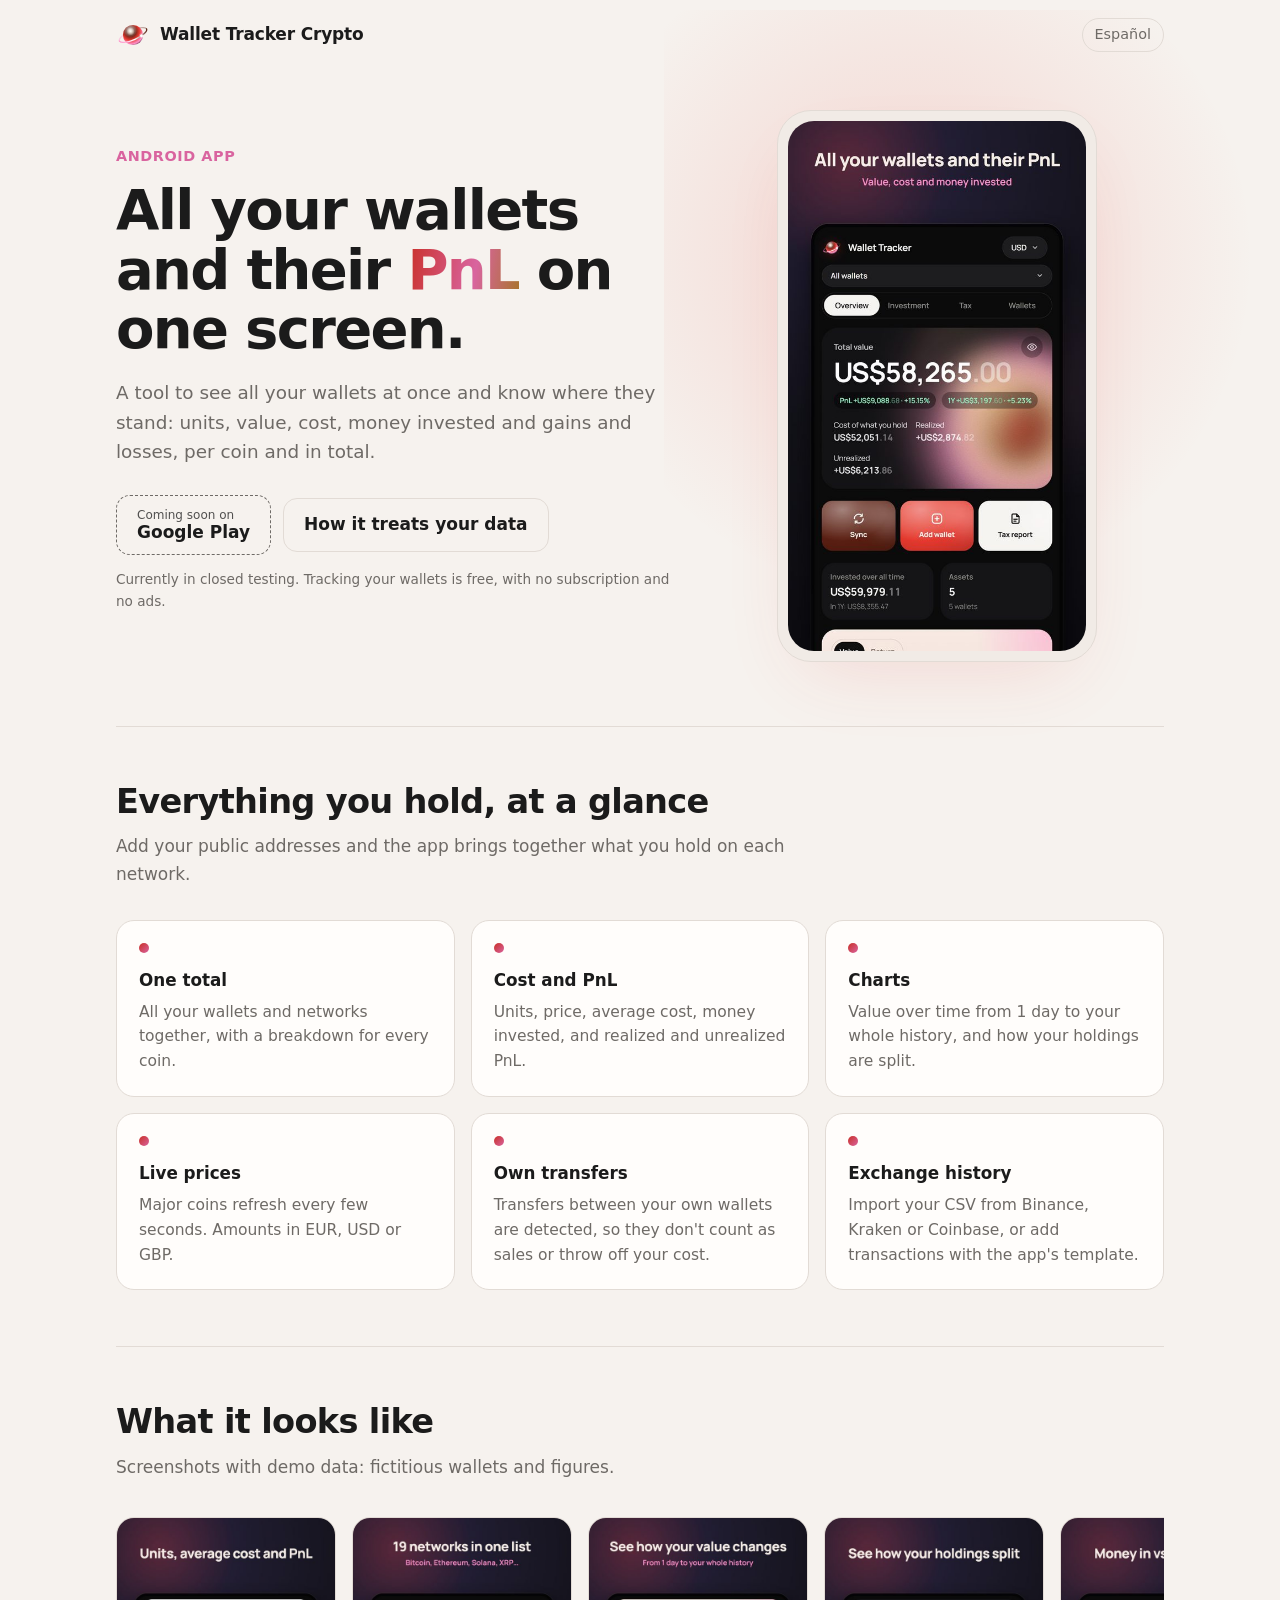
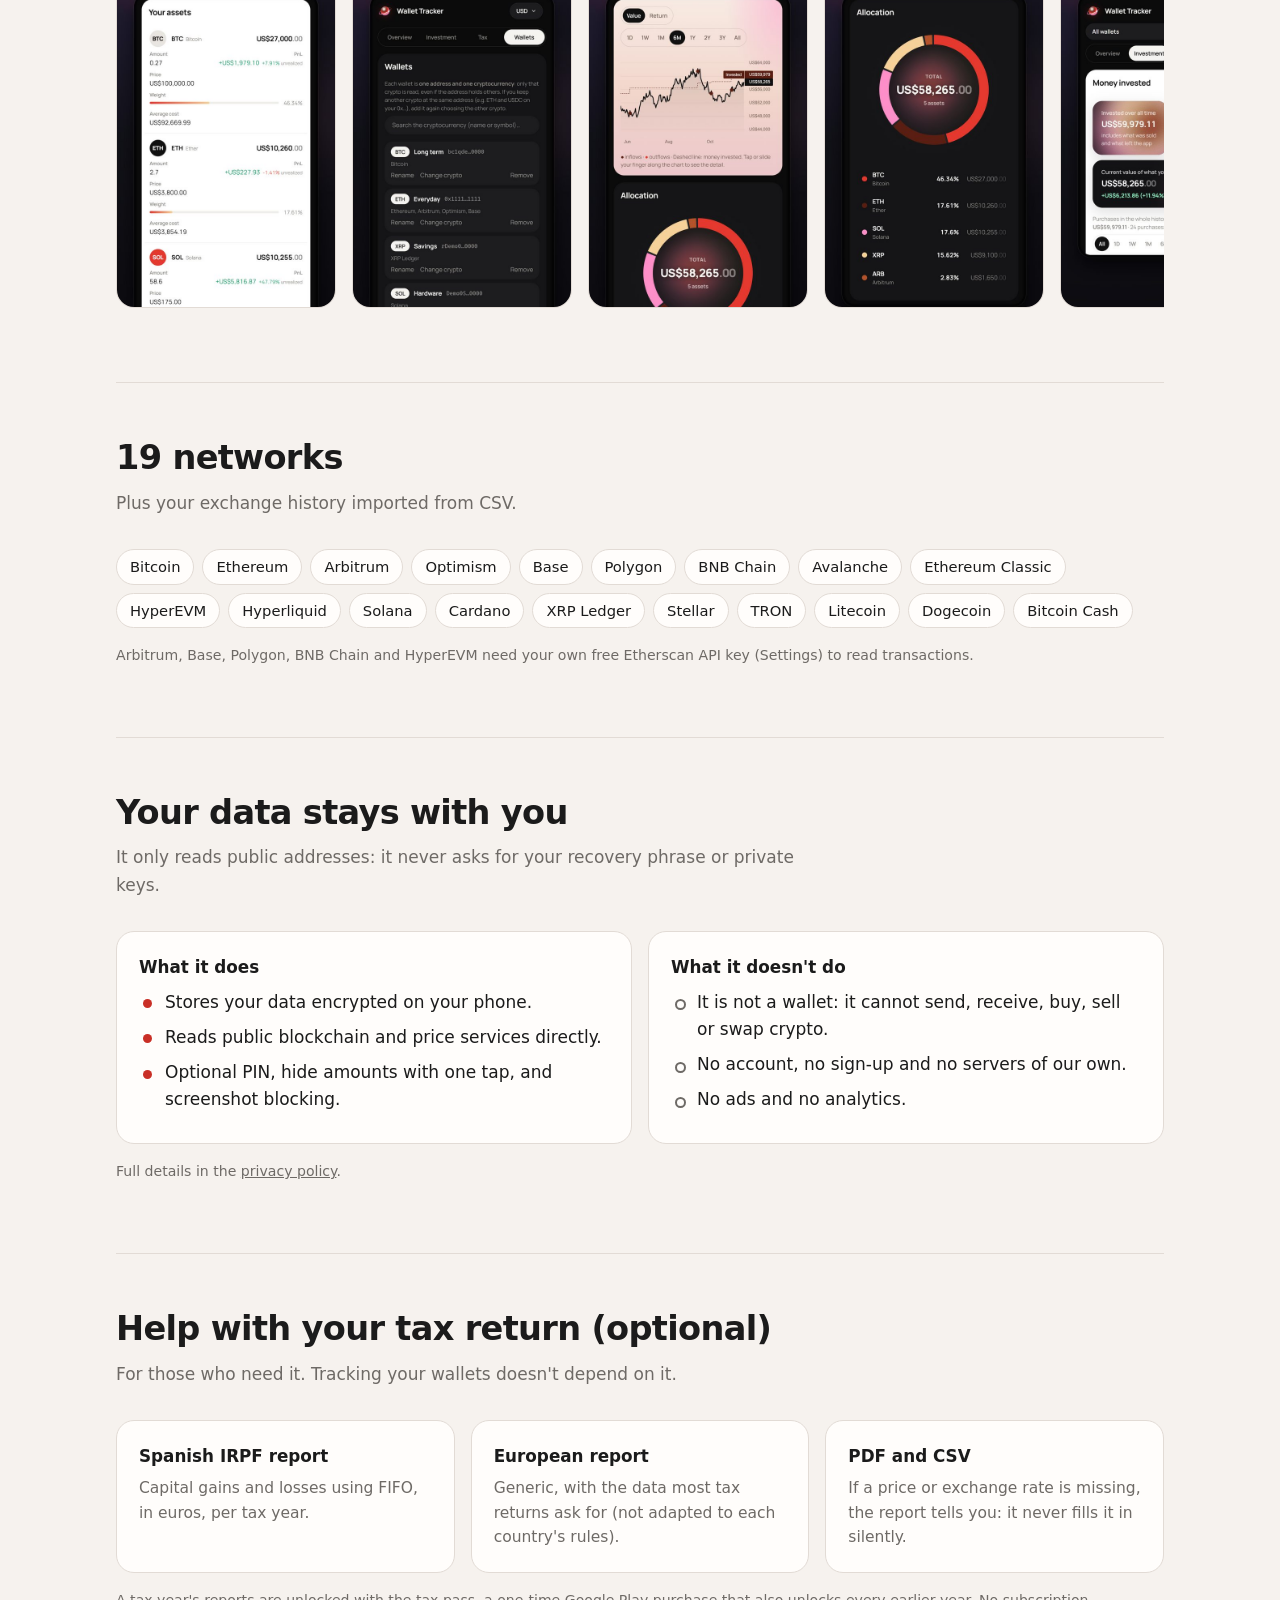
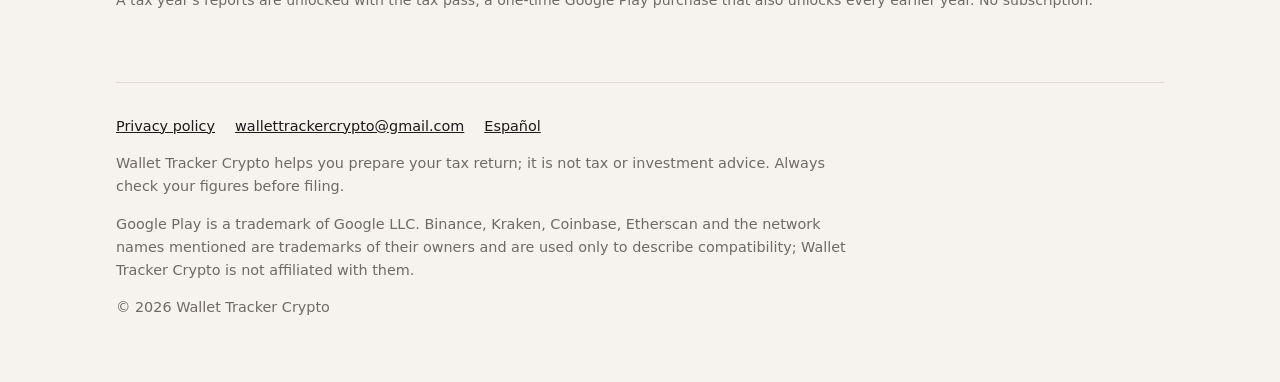
==== en.html @ d4ad1f21 "Website: landing page (ES + EN) Co-Authored-By: Claude Opus 5.5 <noreply@anthropic.com>" ====
<!doctype html>
<html lang="en">
<head>
<meta charset="utf-8">
<meta name="viewport" content="width=device-width,initial-scale=1">
<meta http-equiv="Content-Security-Policy" content="default-src 'none'; style-src 'self'; img-src 'self'; base-uri 'none'; form-action 'none'">
<meta name="referrer" content="no-referrer">
<title>Wallet Tracker Crypto</title>
<meta name="description" content="All your wallets and their PnL on one screen. It only reads public addresses and never asks for private keys. No account, no ads, and your data encrypted on your phone.">
<link rel="canonical" href="https://wallettrackercrypto.github.io/en.html">
<link rel="alternate" hreflang="es" href="https://wallettrackercrypto.github.io/">
<link rel="alternate" hreflang="en" href="https://wallettrackercrypto.github.io/en.html">
<link rel="icon" href="img/icon-32.png" sizes="32x32">
<link rel="apple-touch-icon" href="img/icon-192.png">
<meta property="og:title" content="Wallet Tracker Crypto">
<meta property="og:description" content="All your wallets and their PnL on one screen.">
<meta property="og:image" content="https://wallettrackercrypto.github.io/img/og-en.jpg">
<meta property="og:type" content="website">
<link rel="stylesheet" href="style.css">
</head>
<body>
<div class="wrap">
  <header class="top">
    <a class="brand" href="en.html"><img src="img/logo.svg" alt="" width="34" height="34">Wallet Tracker Crypto</a>
    <a class="lang" href="./" hreflang="es" lang="es">Español</a>
  </header>

  <main>
    <div class="hero">
      <div>
        <p class="eyebrow">Android app</p>
        <h1>All your wallets and their <span class="hl">PnL</span> on one screen.</h1>
        <p class="lead">A tool to see all your wallets at once and know where they stand: units, value, cost, money invested and gains and losses, per coin and in total.</p>
        <div class="cta">
          <span class="btn soon"><span><small>Coming soon on</small>Google Play</span></span>
          <a class="btn ghost" href="#privacy">How it treats your data</a>
        </div>
        <p class="note">Currently in closed testing. Tracking your wallets is free, with no subscription and no ads.</p>
      </div>
      <div class="phone"><img src="img/en/01-overview.jpg" alt="App overview with the total of all wallets and their PnL" width="540" height="960"></div>
    </div>

    <section>
      <h2>Everything you hold, at a glance</h2>
      <p class="sub">Add your public addresses and the app brings together what you hold on each network.</p>
      <div class="grid">
        <div class="card"><div class="dot"></div><h3>One total</h3><p>All your wallets and networks together, with a breakdown for every coin.</p></div>
        <div class="card"><div class="dot"></div><h3>Cost and PnL</h3><p>Units, price, average cost, money invested, and realized and unrealized PnL.</p></div>
        <div class="card"><div class="dot"></div><h3>Charts</h3><p>Value over time from 1 day to your whole history, and how your holdings are split.</p></div>
        <div class="card"><div class="dot"></div><h3>Live prices</h3><p>Major coins refresh every few seconds. Amounts in EUR, USD or GBP.</p></div>
        <div class="card"><div class="dot"></div><h3>Own transfers</h3><p>Transfers between your own wallets are detected, so they don't count as sales or throw off your cost.</p></div>
        <div class="card"><div class="dot"></div><h3>Exchange history</h3><p>Import your CSV from Binance, Kraken or Coinbase, or add transactions with the app's template.</p></div>
      </div>
    </section>

    <section aria-label="Screenshots">
      <h2>What it looks like</h2>
      <p class="sub">Screenshots with demo data: fictitious wallets and figures.</p>
      <div class="shots">
        <figure><img src="img/en/02-assets.jpg" alt="Asset list with units, average cost and PnL" width="540" height="960" loading="lazy"></figure>
        <figure><img src="img/en/03-wallets.jpg" alt="Wallet list across several networks" width="540" height="960" loading="lazy"></figure>
        <figure><img src="img/en/04-chart.jpg" alt="Value chart by period" width="540" height="960" loading="lazy"></figure>
        <figure><img src="img/en/05-allocation.jpg" alt="Allocation chart" width="540" height="960" loading="lazy"></figure>
        <figure><img src="img/en/06-investment.jpg" alt="Money invested vs. value today" width="540" height="960" loading="lazy"></figure>
        <figure><img src="img/en/07-privacy.jpg" alt="Privacy options: PIN and hidden amounts" width="540" height="960" loading="lazy"></figure>
        <figure><img src="img/en/08-tax.jpg" alt="Tax pass for the IRPF report in the app" width="540" height="960" loading="lazy"></figure>
      </div>
    </section>

    <section>
      <h2>19 networks</h2>
      <p class="sub">Plus your exchange history imported from CSV.</p>
      <ul class="nets">
        <li>Bitcoin</li><li>Ethereum</li><li>Arbitrum</li><li>Optimism</li><li>Base</li><li>Polygon</li><li>BNB Chain</li>
        <li>Avalanche</li><li>Ethereum Classic</li><li>HyperEVM</li><li>Hyperliquid</li><li>Solana</li><li>Cardano</li>
        <li>XRP Ledger</li><li>Stellar</li><li>TRON</li><li>Litecoin</li><li>Dogecoin</li><li>Bitcoin Cash</li>
      </ul>
      <p class="fine">Arbitrum, Base, Polygon, BNB Chain and HyperEVM need your own free Etherscan API key (Settings) to read transactions.</p>
    </section>

    <section id="privacy">
      <h2>Your data stays with you</h2>
      <p class="sub">It only reads public addresses: it never asks for your recovery phrase or private keys.</p>
      <div class="split">
        <div class="card">
          <h3>What it does</h3>
          <ul class="check">
            <li>Stores your data encrypted on your phone.</li>
            <li>Reads public blockchain and price services directly.</li>
            <li>Optional PIN, hide amounts with one tap, and screenshot blocking.</li>
          </ul>
        </div>
        <div class="card">
          <h3>What it doesn't do</h3>
          <ul class="check cross">
            <li>It is not a wallet: it cannot send, receive, buy, sell or swap crypto.</li>
            <li>No account, no sign-up and no servers of our own.</li>
            <li>No ads and no analytics.</li>
          </ul>
        </div>
      </div>
      <p class="fine">Full details in the <a href="https://wallettrackercrypto.github.io/wallettracker-privacy/en.html">privacy policy</a>.</p>
    </section>

    <section>
      <h2>Help with your tax return (optional)</h2>
      <p class="sub">For those who need it. Tracking your wallets doesn't depend on it.</p>
      <div class="grid">
        <div class="card"><h3>Spanish IRPF report</h3><p>Capital gains and losses using FIFO, in euros, per tax year.</p></div>
        <div class="card"><h3>European report</h3><p>Generic, with the data most tax returns ask for (not adapted to each country's rules).</p></div>
        <div class="card"><h3>PDF and CSV</h3><p>If a price or exchange rate is missing, the report tells you: it never fills it in silently.</p></div>
      </div>
      <p class="fine">A tax year's reports are unlocked with the tax pass, a one-time Google Play purchase that also unlocks every earlier year. No subscription.</p>
    </section>
  </main>

  <footer>
    <nav>
      <a href="https://wallettrackercrypto.github.io/wallettracker-privacy/en.html">Privacy policy</a>
      <a href="mailto:wallettrackercrypto@gmail.com">wallettrackercrypto@gmail.com</a>
      <a href="./" hreflang="es" lang="es">Español</a>
    </nav>
    <p class="disclaimer">Wallet Tracker Crypto helps you prepare your tax return; it is not tax or investment advice. Always check your figures before filing.</p>
    <p class="disclaimer">Google Play is a trademark of Google LLC. Binance, Kraken, Coinbase, Etherscan and the network names mentioned are trademarks of their owners and are used only to describe compatibility; Wallet Tracker Crypto is not affiliated with them.</p>
    <p>© 2026 Wallet Tracker Crypto</p>
  </footer>
</div>
</body>
</html>
---- style.css ----
:root {
  --bg: #0b0b0c; --card: #151416; --card-2: #1d1b1e; --text: #f6f4f1; --muted: #a39f9a; --border: #2a2729;
  --accent: #e5392f; --accent-deep: #5a1f12; --accent-soft: #ff8fc8; --gold: #f6d29a;
  --glow: rgba(229, 57, 47, .28);
  color-scheme: dark;
}
@media (prefers-color-scheme: light) {
  :root {
    --bg: #f6f2ee; --card: #fffdfb; --card-2: #f1ebe6; --text: #1b1b1b; --muted: #6e6a66; --border: #e2dbd5;
    --accent: #c92f26; --accent-deep: #5a1f12; --accent-soft: #d9649f; --gold: #a8742a;
    --glow: rgba(229, 57, 47, .16);
    color-scheme: light;
  }
}
* { box-sizing: border-box; }
html { -webkit-text-size-adjust: 100%; }
body {
  margin: 0; background: var(--bg); color: var(--text);
  font: 17px/1.6 system-ui, -apple-system, "Segoe UI", Roboto, sans-serif;
  overflow-x: hidden;
}
a { color: inherit; }
img { max-width: 100%; display: block; }
.wrap { max-width: 1080px; margin: 0 auto; padding: 0 16px; }

/* Header */
header.top { display: flex; align-items: center; justify-content: space-between; gap: 12px; padding: 18px 0; }
.brand { display: flex; align-items: center; gap: 10px; text-decoration: none; font-weight: 700; letter-spacing: -.01em; }
.brand img { width: 34px; height: 34px; }
.lang { font-size: .9rem; color: var(--muted); text-decoration: none; border: 1px solid var(--border); border-radius: 999px; padding: 4px 12px; }
.lang:hover { color: var(--text); border-color: var(--muted); }

/* Hero */
.hero { position: relative; display: grid; grid-template-columns: 1.1fr .9fr; gap: 40px; align-items: center; padding: 40px 0 64px; }
.hero::before {
  content: ""; position: absolute; z-index: -1; width: 620px; height: 620px; right: -120px; top: -60px;
  background: radial-gradient(circle at 40% 40%, var(--glow), transparent 65%); pointer-events: none;
}
.eyebrow { color: var(--accent-soft); font-weight: 600; font-size: .9rem; letter-spacing: .04em; text-transform: uppercase; margin: 0 0 12px; }
h1 { font-size: clamp(2.1rem, 5.4vw, 3.5rem); line-height: 1.06; letter-spacing: -.03em; margin: 0 0 20px; }
h1 .hl { background: linear-gradient(100deg, var(--accent), var(--accent-soft) 60%, var(--gold)); -webkit-background-clip: text; background-clip: text; color: transparent; }
.lead { font-size: 1.15rem; color: var(--muted); margin: 0 0 28px; max-width: 34em; }
.cta { display: flex; flex-wrap: wrap; gap: 12px; align-items: center; }
.btn {
  display: inline-flex; align-items: center; gap: 10px; padding: 12px 20px; border-radius: 14px; text-decoration: none; font-weight: 600;
  background: var(--text); color: var(--bg);
}
.btn.ghost { background: transparent; color: var(--text); border: 1px solid var(--border); }
.btn small { display: block; font-weight: 400; font-size: .75rem; opacity: .75; line-height: 1.2; }
.btn span { line-height: 1.2; }
.note { font-size: .85rem; color: var(--muted); margin-top: 14px; }
.phone { justify-self: center; width: min(320px, 78vw); border-radius: 34px; padding: 10px; background: var(--card-2); border: 1px solid var(--border); box-shadow: 0 30px 80px -30px var(--glow); }
.phone img { border-radius: 26px; width: 100%; height: auto; aspect-ratio: 9 / 16; }

/* Sections */
section { padding: 56px 0; border-top: 1px solid var(--border); }
h2 { font-size: clamp(1.5rem, 3.4vw, 2.1rem); line-height: 1.15; letter-spacing: -.02em; margin: 0 0 12px; }
.sub { color: var(--muted); margin: 0 0 32px; max-width: 40em; }
.grid { display: grid; grid-template-columns: repeat(3, 1fr); gap: 16px; }
.card { background: var(--card); border: 1px solid var(--border); border-radius: 18px; padding: 22px; }
.card h3 { margin: 0 0 6px; font-size: 1.05rem; }
.card p { margin: 0; color: var(--muted); font-size: .97rem; }
.dot { width: 10px; height: 10px; border-radius: 50%; background: linear-gradient(135deg, var(--accent), var(--accent-soft)); margin-bottom: 14px; }

/* Screenshot strip: scrolls inside itself, never the page */
.shots { display: flex; gap: 16px; overflow-x: auto; scroll-snap-type: x mandatory; padding: 4px 2px 18px; -webkit-overflow-scrolling: touch; }
.shots figure { flex: 0 0 auto; width: 220px; margin: 0; scroll-snap-align: start; }
.shots img { width: 220px; height: auto; aspect-ratio: 9 / 16; border-radius: 18px; border: 1px solid var(--border); background: var(--card-2); }

.nets { display: flex; flex-wrap: wrap; gap: 8px; margin: 0; padding: 0; list-style: none; }
.nets li { border: 1px solid var(--border); background: var(--card); border-radius: 999px; padding: 5px 13px; font-size: .92rem; }
.fine { font-size: .88rem; color: var(--muted); margin-top: 16px; }

.split { display: grid; grid-template-columns: 1fr 1fr; gap: 16px; }
ul.check { margin: 0; padding: 0; list-style: none; }
ul.check li { padding-left: 26px; position: relative; margin: 8px 0; }
ul.check li::before { content: ""; position: absolute; left: 4px; top: .62em; width: 9px; height: 9px; border-radius: 50%; background: var(--accent); }
ul.cross li::before { background: transparent; border: 2px solid var(--muted); width: 7px; height: 7px; }

footer { border-top: 1px solid var(--border); padding: 32px 0 48px; color: var(--muted); font-size: .9rem; }
footer nav { display: flex; flex-wrap: wrap; gap: 8px 20px; margin-bottom: 14px; }
footer a { color: var(--text); }
.disclaimer { max-width: 52em; }

@media (max-width: 860px) {
  .hero { grid-template-columns: 1fr; gap: 32px; padding-top: 16px; }
  .hero::before { width: 420px; height: 420px; right: -160px; top: 120px; }
  .grid { grid-template-columns: 1fr 1fr; }
}
@media (max-width: 560px) {
  body { font-size: 16px; }
  .grid, .split { grid-template-columns: 1fr; }
  section { padding: 44px 0; }
  .shots figure, .shots img { width: 180px; }
}

/* "Coming soon" is a label, not a button */
.btn.soon { background: transparent; color: var(--text); border: 1px dashed var(--muted); cursor: default; }
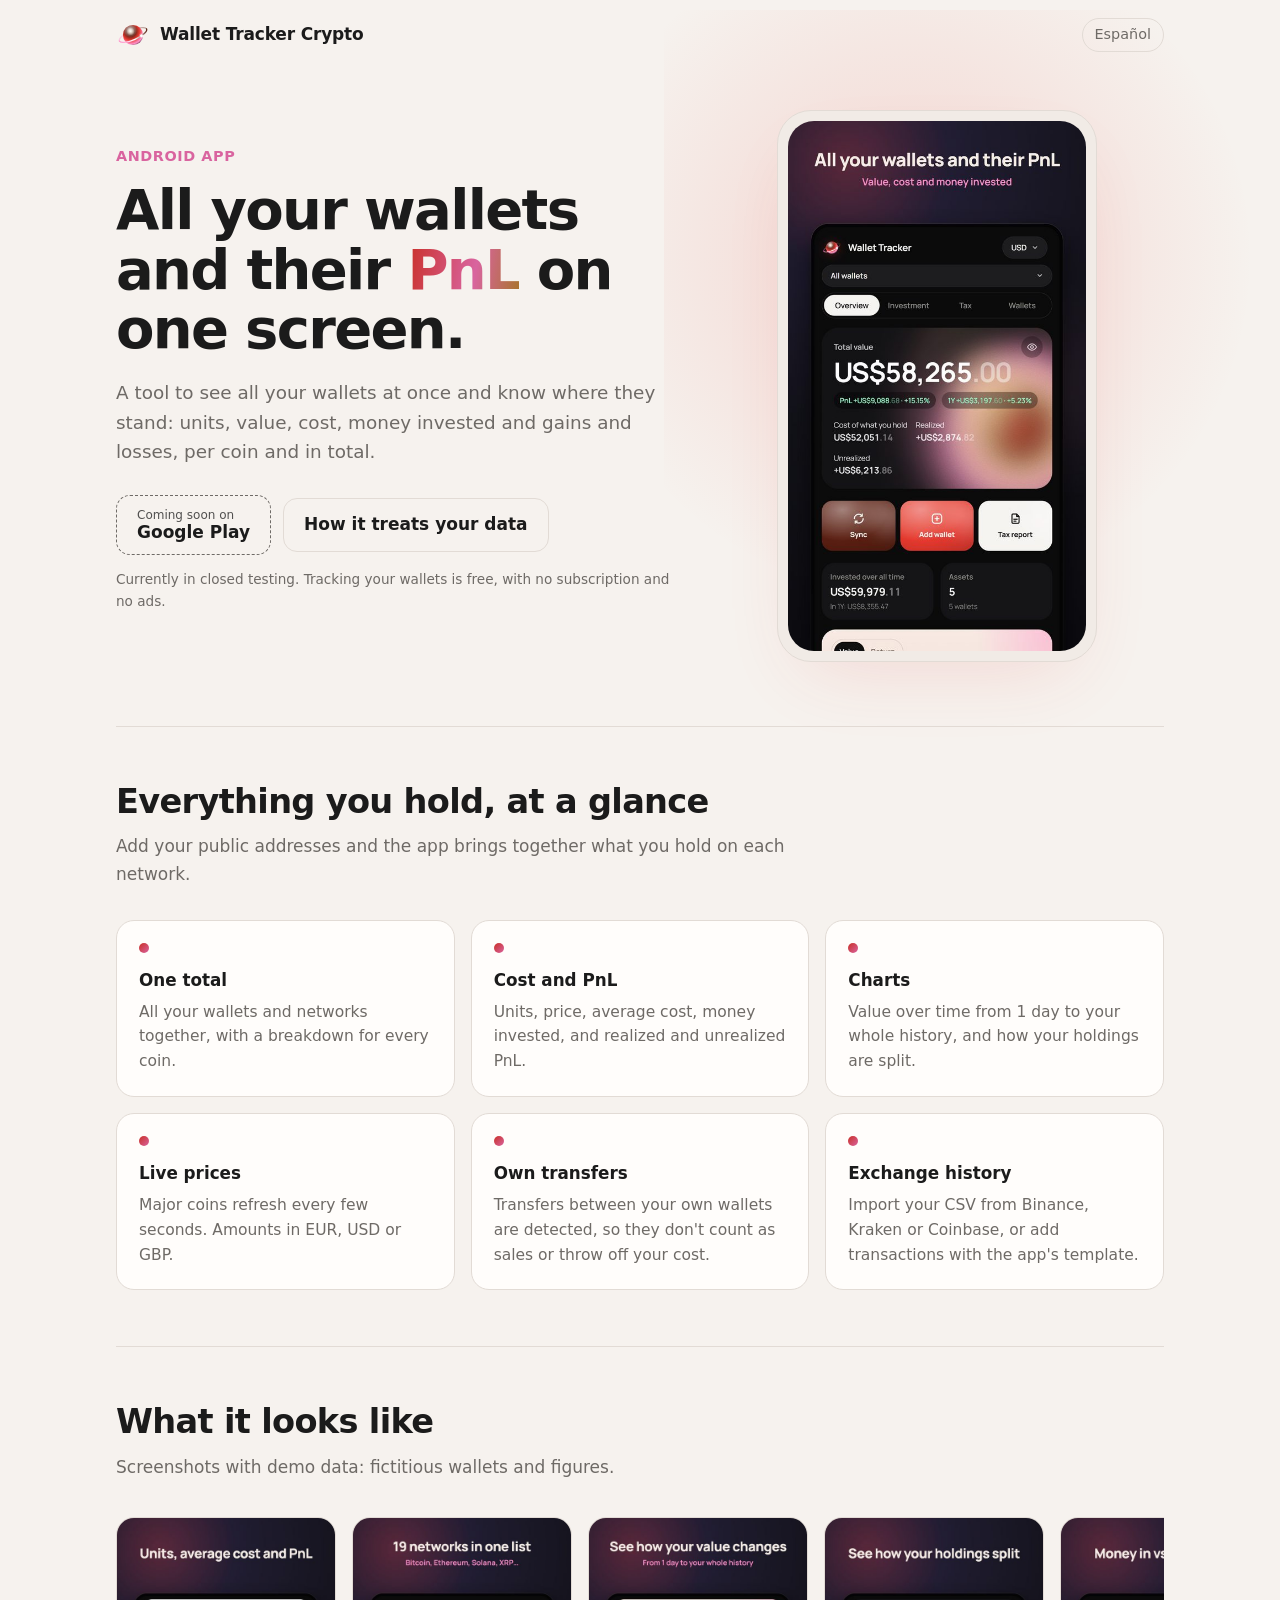
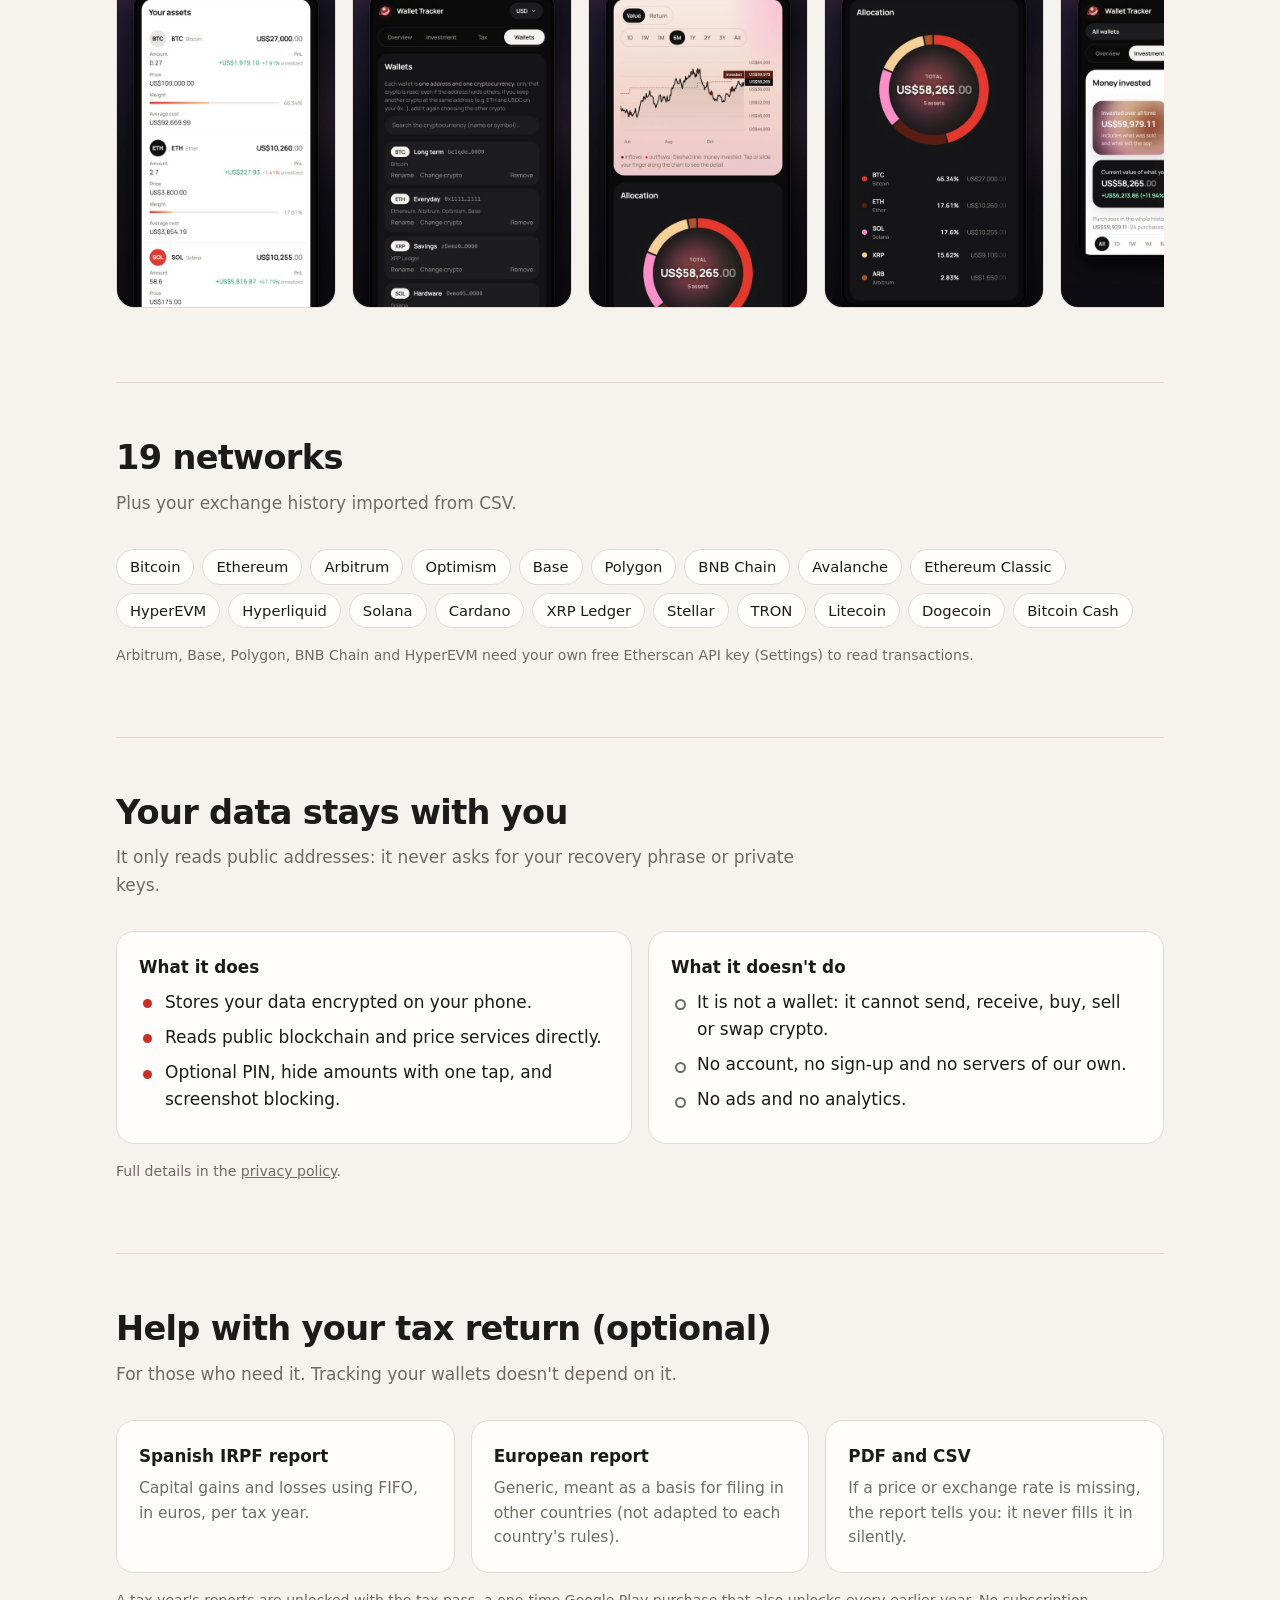
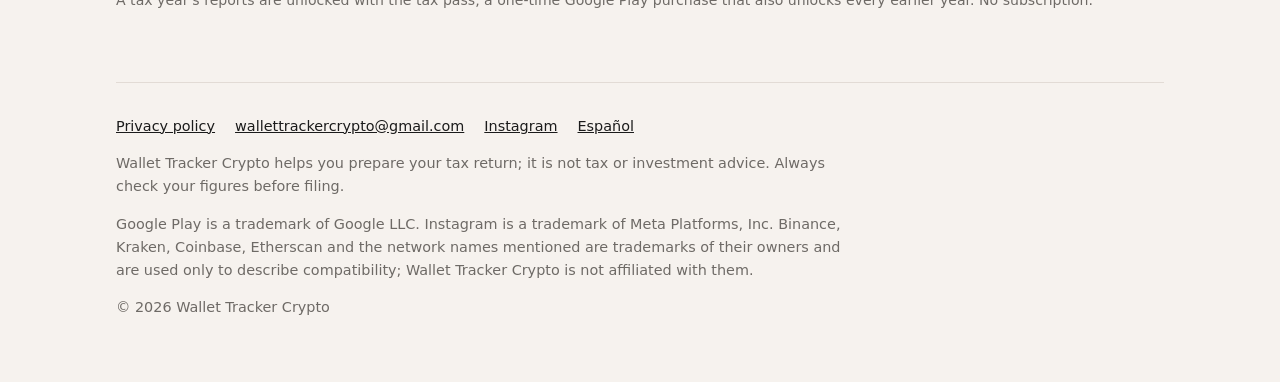
==== commit 62bc7234: "Website: Instagram link in footer; EU report wording Co-Authored-By: Claude Opus 5.5 <noreply@anthro" ====
--- a/en.html
+++ b/en.html
@@ -107,7 +107,7 @@
       <p class="sub">For those who need it. Tracking your wallets doesn't depend on it.</p>
       <div class="grid">
         <div class="card"><h3>Spanish IRPF report</h3><p>Capital gains and losses using FIFO, in euros, per tax year.</p></div>
-        <div class="card"><h3>European report</h3><p>Generic, with the data most tax returns ask for (not adapted to each country's rules).</p></div>
+        <div class="card"><h3>European report</h3><p>Generic, meant as a basis for filing in other countries (not adapted to each country's rules).</p></div>
         <div class="card"><h3>PDF and CSV</h3><p>If a price or exchange rate is missing, the report tells you: it never fills it in silently.</p></div>
       </div>
       <p class="fine">A tax year's reports are unlocked with the tax pass, a one-time Google Play purchase that also unlocks every earlier year. No subscription.</p>
@@ -118,10 +118,11 @@
     <nav>
       <a href="https://wallettrackercrypto.github.io/wallettracker-privacy/en.html">Privacy policy</a>
       <a href="mailto:wallettrackercrypto@gmail.com">wallettrackercrypto@gmail.com</a>
+      <a href="https://www.instagram.com/wallettrackercrypto/" rel="noopener">Instagram</a>
       <a href="./" hreflang="es" lang="es">Español</a>
     </nav>
     <p class="disclaimer">Wallet Tracker Crypto helps you prepare your tax return; it is not tax or investment advice. Always check your figures before filing.</p>
-    <p class="disclaimer">Google Play is a trademark of Google LLC. Binance, Kraken, Coinbase, Etherscan and the network names mentioned are trademarks of their owners and are used only to describe compatibility; Wallet Tracker Crypto is not affiliated with them.</p>
+    <p class="disclaimer">Google Play is a trademark of Google LLC. Instagram is a trademark of Meta Platforms, Inc. Binance, Kraken, Coinbase, Etherscan and the network names mentioned are trademarks of their owners and are used only to describe compatibility; Wallet Tracker Crypto is not affiliated with them.</p>
     <p>© 2026 Wallet Tracker Crypto</p>
   </footer>
 </div>
